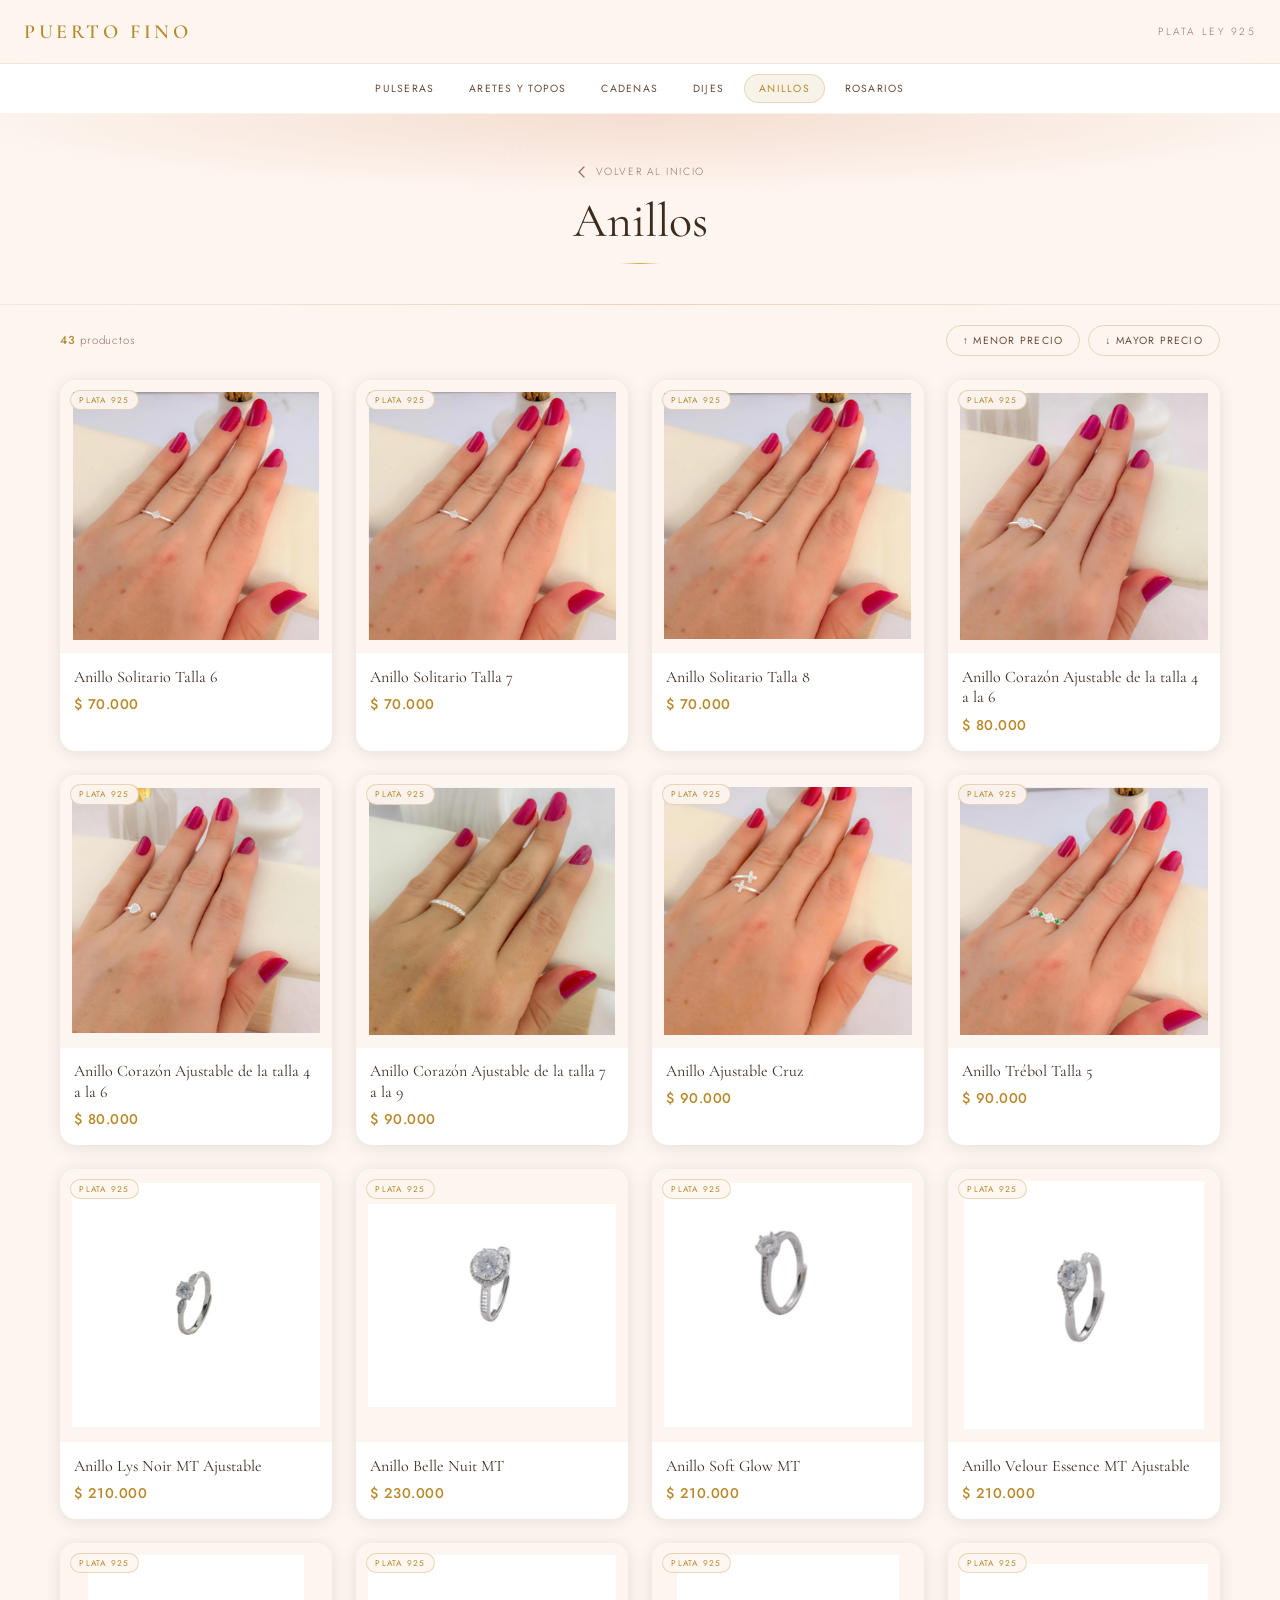
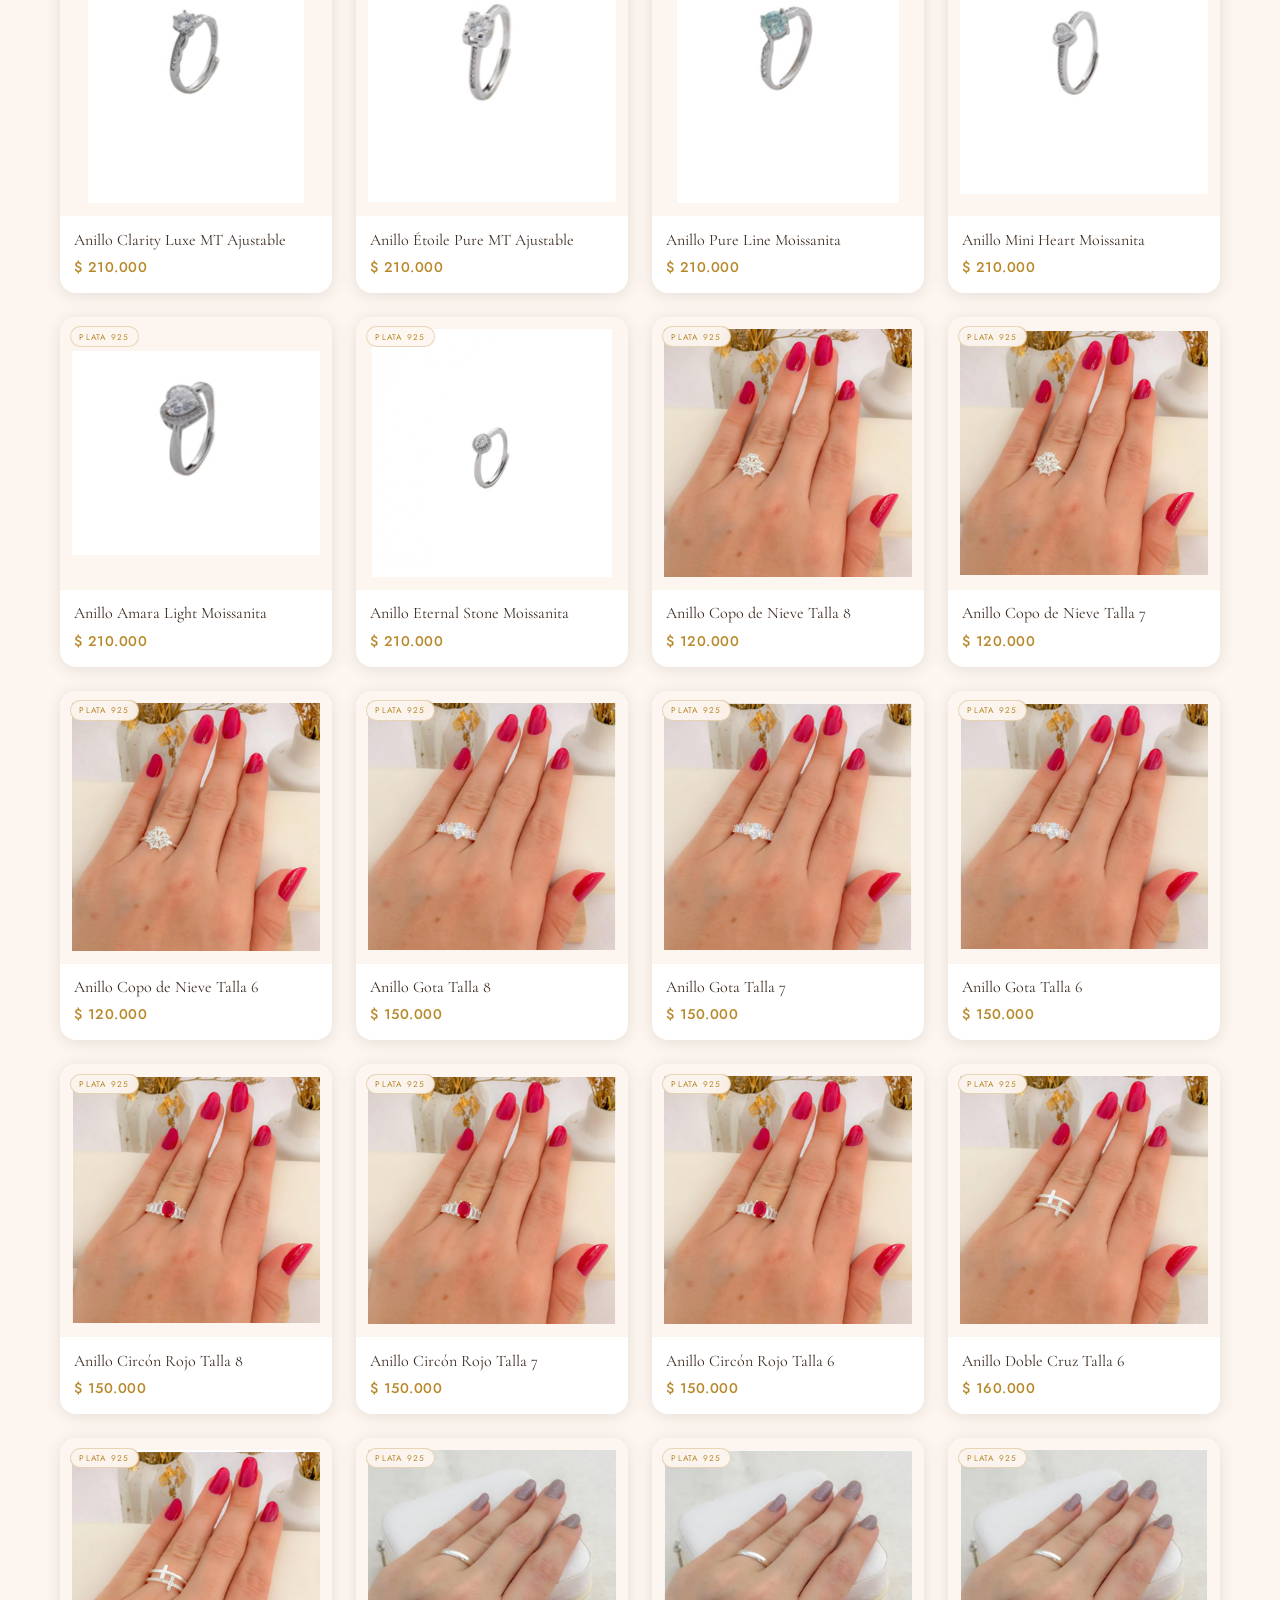
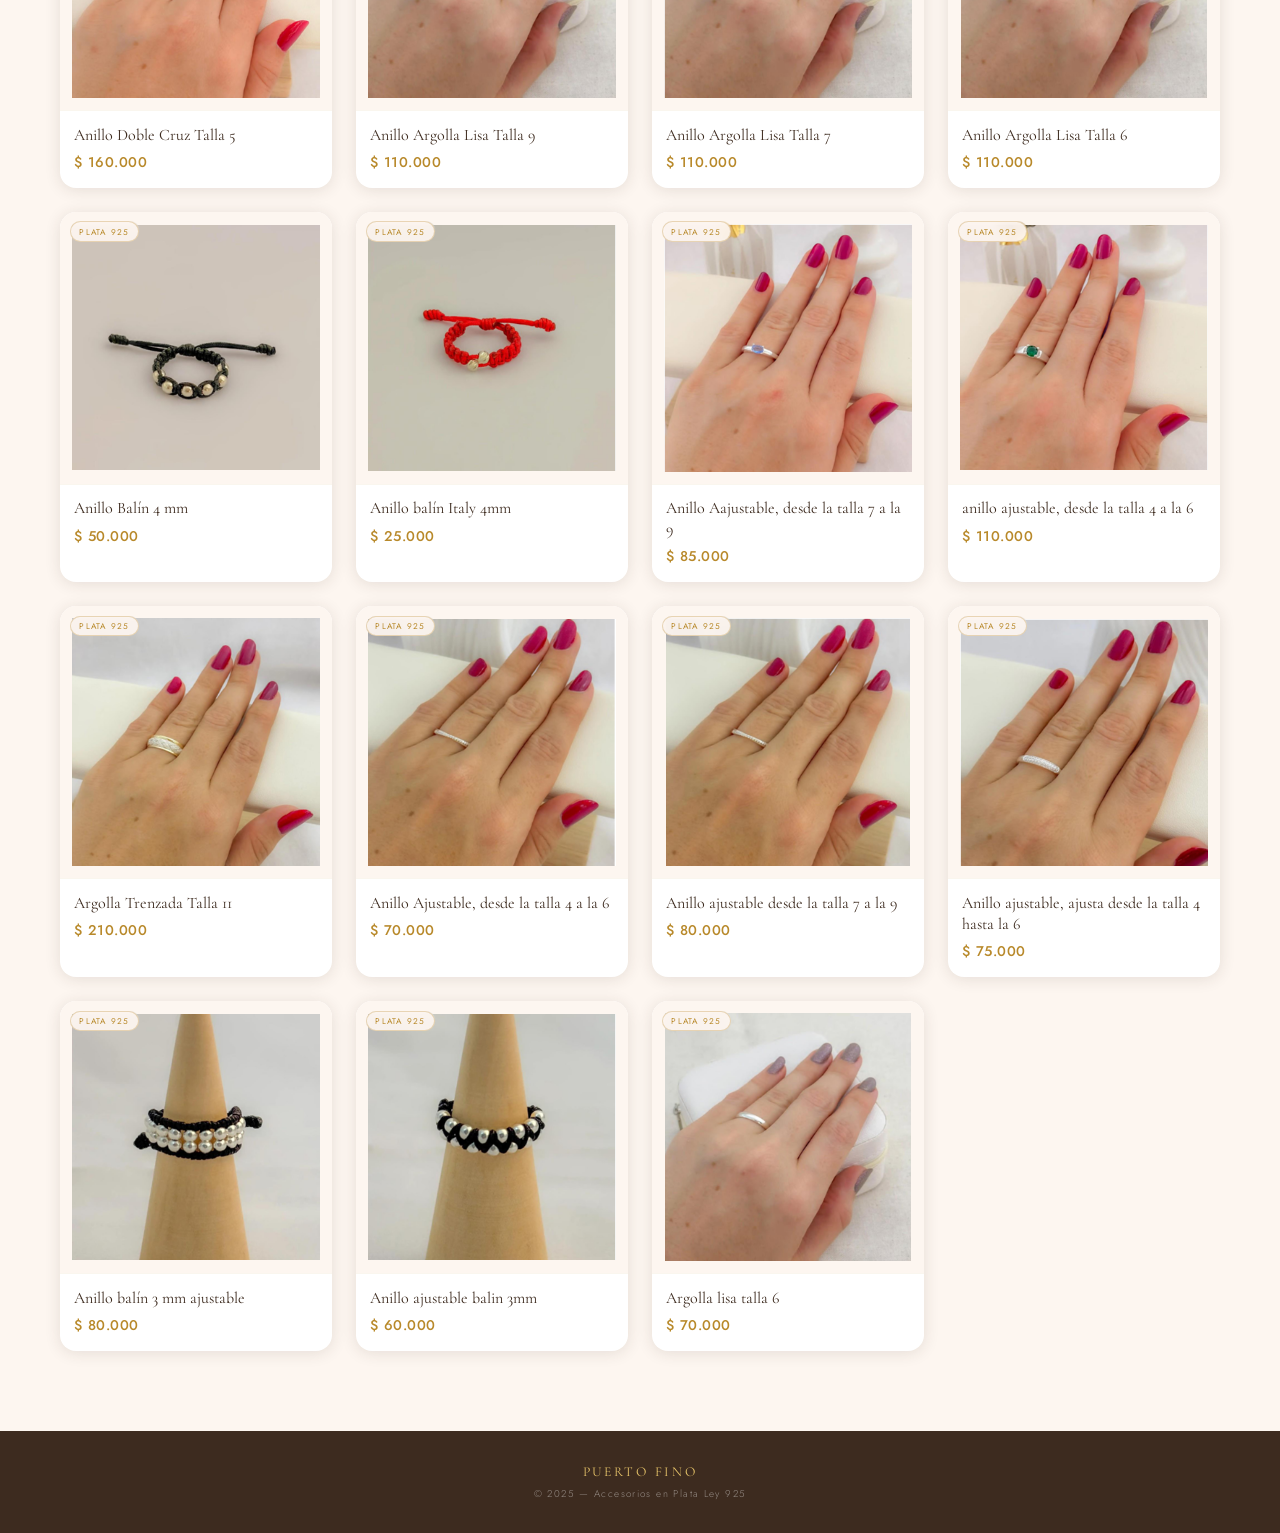
==== anillos.html @ 0fde7397 "primer commit - catalogo puerto fino" ====
<!DOCTYPE html>
<html lang="es">
<head>
  <meta charset="UTF-8" />
  <meta name="viewport" content="width=device-width, initial-scale=1.0" />
  <title>Anillos — Puerto Fino Plata Ley 925</title>
  <link rel="preconnect" href="https://fonts.googleapis.com" />
  <link rel="preconnect" href="https://fonts.gstatic.com" crossorigin />
  <link href="https://fonts.googleapis.com/css2?family=Cormorant+Garamond:ital,wght@0,300;0,400;0,600;1,300;1,400&family=Jost:wght@200;300;400;500&display=swap" rel="stylesheet" />
  <link rel="stylesheet" href="css/puerto.css" />
  <link rel="stylesheet" href="css/catalogos.css" />
</head>
<body class="page-catalogo">

  <!-- ── NAVBAR ── -->
  <nav class="navbar" id="navbar">
    <a href="index.html" class="nav-logo">
      <img src="logo y foto/logo.png" alt="Puerto Fino"
           onerror="this.style.display='none'; this.nextElementSibling.style.display='block';" />
      <span class="nav-logo-text" style="display:none;">Puerto Fino</span>
    </a>
    <span class="nav-tagline">Plata Ley 925</span>
  </nav>

  <!-- ── NAV CATEGORÍAS ── -->
  <div class="cat-nav">
    <div class="cat-nav-inner">
          <a href="pulseras.html" class="cat-nav-link ">Pulseras</a>
          <a href="aretes.html" class="cat-nav-link ">Aretes y Topos</a>
          <a href="cadenas.html" class="cat-nav-link ">Cadenas</a>
          <a href="dijes.html" class="cat-nav-link ">Dijes</a>
          <a href="anillos.html" class="cat-nav-link active">Anillos</a>
          <a href="rosarios.html" class="cat-nav-link ">Rosarios</a>
          
    </div>
  </div>

  <!-- ── HERO MINI ── -->
  <div class="cat-hero">
    <a href="index.html" class="cat-hero-back">
      <svg width="14" height="14" viewBox="0 0 14 14" fill="none">
        <path d="M9 2L4 7l5 5" stroke="currentColor" stroke-width="1.3" stroke-linecap="round" stroke-linejoin="round"/>
      </svg>
      Volver al inicio
    </a>
    <h1 class="cat-hero-title">Anillos</h1>
    <div class="cat-hero-rule"></div>
  </div>

  <!-- ── FILTRO ── -->
  <div class="filter-bar fade-up">
    <p class="filter-count"><span id="productCount">0</span> productos</p>
    <div class="filter-btns">
      <button class="filter-btn" data-orden="asc">↑ Menor precio</button>
      <button class="filter-btn" data-orden="desc">↓ Mayor precio</button>
    </div>
  </div>

  <!-- ── GRID PRODUCTOS ── -->
  <section class="productos-section">
    <div class="productos-grid" id="productosGrid">
      <!-- JS renderiza las tarjetas aquí -->
    </div>
  </section>

  <!-- ── FOOTER ── -->
  <footer>
    <strong>Puerto Fino</strong>
    <p class="footer-sub">© 2025 — Accesorios en Plata Ley 925</p>
  </footer>

  <!-- ── BACK TO TOP ── -->
  <button class="back-top" id="backTop" aria-label="Volver arriba">
    <svg width="16" height="16" viewBox="0 0 16 16" fill="none">
      <path d="M8 13V3M3 8l5-5 5 5" stroke="currentColor" stroke-width="1.5" stroke-linecap="round" stroke-linejoin="round"/>
    </svg>
  </button>

  <!-- ── LIGHTBOX ── -->
  <div class="lightbox" id="lightbox">
    <button class="lightbox-close" id="lbClose">✕</button>
    <img class="lightbox-img" id="lbImg" src="" alt="" />
    <div class="lightbox-info">
      <h3 id="lbNombre"></h3>
      <p id="lbPrecio"></p>
    </div>
  </div>

  <!-- ── PRODUCTOS DATA ── -->
  <!-- 
    CÓMO AGREGAR PRODUCTOS:
    - nombre: nombre del producto (string)
    - precio: precio en pesos colombianos SIN puntos (número)
    - imagen: ruta a la foto desde la raíz del proyecto
    Ejemplo: { nombre: "Mi Producto", precio: 85000, imagen: "anillos/mifoto.jpg" }
  -->
  <script>
    window.PRODUCTOS = [
  { nombre: "Anillo Solitario Talla 6", precio: 70000, imagen: "anillos/Anillo solitario talla 6.png" },
  { nombre: "Anillo Solitario Talla 7", precio: 70000, imagen: "anillos/Anillo solitario talla 7.png" },
  { nombre: "Anillo Solitario Talla 8", precio: 70000, imagen: "anillos/Anillo solitario talla 8.png" },
  { nombre: "Anillo Corazón Ajustable de la talla 4 a la 6", precio: 80000, imagen: "anillos/Anillo corazón ajustable de la talla 4 a la 6.png" },
  { nombre: "Anillo Corazón Ajustable de la talla 4 a la 6", precio: 80000, imagen: "anillos/Anillo corazon ajustable de la talla 4 a la 6.png" },
  { nombre: "Anillo Corazón Ajustable de la talla 7 a la 9", precio: 90000, imagen: "anillos/Anillo ajustable, desde la talla 7 a la 9.png" },
  { nombre: "Anillo Ajustable Cruz", precio: 90000, imagen: "anillos/Anillo ajustable cruz.png" },
  { nombre: "Anillo Trébol Talla 5", precio: 90000, imagen: "anillos/Anillo trébol talla 5.png" },
  { nombre: "Anillo Lys Noir MT Ajustable", precio: 210000, imagen: "anillos/Anillo Lys Noir MT Ajustable.png" },
  { nombre: "Anillo Belle Nuit MT", precio: 230000, imagen: "anillos/Anillo Belle Nuit MT.png" },
  { nombre: "Anillo Soft Glow MT", precio: 210000, imagen: "anillos/Anillo Soft Glow MT.png" },
  { nombre: "Anillo Velour Essence MT Ajustable", precio: 210000, imagen: "anillos/Anillo Velour Essence MT Ajustable.png" },
  { nombre: "Anillo Clarity Luxe MT Ajustable", precio: 210000, imagen: "anillos/Anillo Clarity Luxe MT Ajustable.png" },
  { nombre: "Anillo Étoile Pure MT Ajustable", precio: 210000, imagen: "anillos/Anillo Étoile Pure MT Ajustable.png" },
  { nombre: "Anillo Pure Line Moissanita", precio: 210000, imagen: "anillos/Anillo Pure Line Moissanita.png" },
  { nombre: "Anillo Mini Heart Moissanita", precio: 210000, imagen: "anillos/Anillo Mini Heart Moissanita.png" },
  { nombre: "Anillo Amara Light Moissanita", precio: 210000, imagen: "anillos/Anillo Amara Light Moissanita.png" },
  { nombre: "Anillo Eternal Stone Moissanita", precio: 210000, imagen: "anillos/Anillo Eternal Stone Moissanita.png" },
  { nombre: "Anillo Copo de Nieve Talla 8", precio: 120000, imagen: "anillos/Anillo Copo de Nieve Talla 8.png" },
  { nombre: "Anillo Copo de Nieve Talla 7", precio: 120000, imagen: "anillos/Anillo Copo de Nieve Talla 7.png" },
  { nombre: "Anillo Copo de Nieve Talla 6", precio: 120000, imagen: "anillos/Anillo Copo de Nieve Talla 6.png" },
  { nombre: "Anillo Gota Talla 8", precio: 150000, imagen: "anillos/Anillo Gota Talla 8.png" },
  { nombre: "Anillo Gota Talla 7", precio: 150000, imagen: "anillos/Anillo Gota Talla 7.png" },
  { nombre: "Anillo Gota Talla 6", precio: 150000, imagen: "anillos/Anillo Gota Talla 6.png" },
  { nombre: "Anillo Circón Rojo Talla 8", precio: 150000, imagen: "anillos/Anillo Circón Rojo Talla 8.png" },
  { nombre: "Anillo Circón Rojo Talla 7", precio: 150000, imagen: "anillos/Anillo Circón Rojo Talla 7.png" },
  { nombre: "Anillo Circón Rojo Talla 6", precio: 150000, imagen: "anillos/Anillo Circón Rojo Talla 6.png" },
  { nombre: "Anillo Doble Cruz Talla 6", precio: 160000, imagen: "anillos/Anillo Doble Cruz Talla 6.png" },
  { nombre: "Anillo Doble Cruz Talla 5", precio: 160000, imagen: "anillos/Anillo Doble Cruz Talla 5.png" },
  { nombre: "Anillo Argolla Lisa Talla 9", precio: 110000, imagen: "anillos/Argolla lisa talla 9.png" },
  { nombre: "Anillo Argolla Lisa Talla 7", precio: 110000, imagen: "anillos/Argolla lisa talla 7.png" },
  { nombre: "Anillo Argolla Lisa Talla 6", precio: 110000, imagen: "anillos/Argolla lisa talla 6.png" },
  { nombre: "Anillo Balín 4 mm", precio: 50000, imagen: "anillos/Anillo Balín 4 mm.png" },
  { nombre: "Anillo balín Italy 4mm", precio: 25000, imagen: "anillos/Anillo balín Italy 4mm.png" },
  { nombre: "Anillo Aajustable, desde la talla 7 a la 9", precio: 85000, imagen: "anillos/Anillo ajustable, desde la talla 7 a las 9.png" },
  { nombre: "anillo ajustable, desde la talla 4 a la 6", precio: 110000, imagen: "anillos/sh (2).png" },
  { nombre: "Argolla Trenzada Talla 11", precio: 210000, imagen: "anillos/Argolla trenzada talla 11.png" },
  { nombre: "Anillo Ajustable, desde la talla 4 a la 6", precio: 70000, imagen: "anillos/sh.png" },
  { nombre: "Anillo ajustable desde la talla 7 a la 9", precio: 80000, imagen: "anillos/no lo se.png" },
  { nombre: "Anillo ajustable, ajusta desde la talla 4 hasta la 6", precio: 75000, imagen: "anillos/Anillo ajustable, ajusta desde la talla 4 hasta la 6.png" },
  { nombre: "Anillo balín 3 mm ajustable", precio: 80000, imagen: "anillos/Anillo balín 3 mm ajustable.png" },
  { nombre: "Anillo ajustable balin 3mm", precio: 60000, imagen: "anillos/Anillo ajustable balin 3mm.png" },
  { nombre: "Argolla lisa talla 6", precio: 70000, imagen: "anillos/Argolla lisa talla 6.png" },
  ];
  </script>

  <!-- JS compartido — siempre al final -->
  <script src="js/catalogos.js"></script>

</body>
</html>
---- css/puerto.css ----
/* ───────────────────────────────
       TOKENS
    ─────────────────────────────── */
    :root {
      --cream:      #fdf6f0;
      --cream-dark: #f5e8df;
      --rose:       #e8c4b0;
      --rose-light: #f5ddd1;
      --gold:       #b8892a;
      --gold-light: #d4a843;
      --gold-shine: #e8c56a;
      --brown:      #3d2b1f;
      --brown-mid:  #6b4c38;
      --brown-light:#9a7060;
      --white:      #ffffff;
      --shadow:     rgba(61,43,31,0.12);

      --font-display: 'Cormorant Garamond', Georgia, serif;
      --font-body:    'Jost', sans-serif;

      --radius-card: 18px;
      --transition:  0.35s cubic-bezier(0.4, 0, 0.2, 1);
    }

    /* ───────────────────────────────
       RESET & BASE
    ─────────────────────────────── */
    *, *::before, *::after { box-sizing: border-box; margin: 0; padding: 0; }

    html { scroll-behavior: smooth; font-size: 16px; }

    body {
      background: var(--cream);
      color: var(--brown);
      font-family: var(--font-body);
      font-weight: 300;
      -webkit-font-smoothing: antialiased;
      overflow-x: hidden;
    }

    img { display: block; max-width: 100%; }
    a   { text-decoration: none; color: inherit; }

    /* ───────────────────────────────
       NAVBAR
    ─────────────────────────────── */
    .navbar {
      position: fixed;
      top: 0; left: 0; right: 0;
      z-index: 100;
      display: flex;
      align-items: center;
      justify-content: space-between;
      padding: 0 1.5rem;
      height: 64px;
      background: rgba(253,246,240,0.88);
      backdrop-filter: blur(14px);
      -webkit-backdrop-filter: blur(14px);
      border-bottom: 1px solid rgba(184,137,42,0.15);
      transition: box-shadow var(--transition);
    }
    .navbar.scrolled { box-shadow: 0 4px 24px var(--shadow); }

    .nav-logo {
      display: flex;
      align-items: center;
      gap: 0.55rem;
    }
    .nav-logo img {
      height: 42px;
      width: auto;
      object-fit: contain;
    }
    /* fallback text if logo image not loaded */
    .nav-logo-text {
      font-family: var(--font-display);
      font-size: 1.25rem;
      font-weight: 600;
      letter-spacing: 0.18em;
      color: var(--gold);
      text-transform: uppercase;
    }

    .nav-tagline {
      font-size: 0.65rem;
      letter-spacing: 0.22em;
      color: var(--brown-light);
      text-transform: uppercase;
      display: none;
    }
    @media (min-width: 480px) { .nav-tagline { display: block; } }

    /* ───────────────────────────────
       HERO
    ─────────────────────────────── */
    .hero {
      min-height: 100svh;
      display: flex;
      flex-direction: column;
      align-items: center;
      justify-content: center;
      text-align: center;
      padding: 100px 1.5rem 60px;
      position: relative;
      overflow: hidden;
      background:
        radial-gradient(ellipse 80% 60% at 50% 0%, #f5ddd1 0%, transparent 65%),
        radial-gradient(ellipse 60% 50% at 80% 100%, #edddd4 0%, transparent 60%),
        var(--cream);
    }

    /* subtle grain texture */
    .hero::before {
      content: '';
      position: absolute;
      inset: 0;
      background-image: url("data:image/svg+xml,%3Csvg xmlns='http://www.w3.org/2000/svg' width='300' height='300'%3E%3Cfilter id='n'%3E%3CfeTurbulence type='fractalNoise' baseFrequency='0.75' numOctaves='4' stitchTiles='stitch'/%3E%3CfeColorMatrix type='saturate' values='0'/%3E%3C/filter%3E%3Crect width='300' height='300' filter='url(%23n)' opacity='0.035'/%3E%3C/svg%3E");
      pointer-events: none;
      opacity: 0.6;
    }

    /* decorative gold circles */
    .hero-deco {
      position: absolute;
      border-radius: 50%;
      pointer-events: none;
    }
    .hero-deco-1 {
      width: 380px; height: 380px;
      top: -120px; right: -120px;
      border: 1px solid rgba(184,137,42,0.12);
    }
    .hero-deco-2 {
      width: 240px; height: 240px;
      bottom: 40px; left: -80px;
      border: 1px solid rgba(184,137,42,0.1);
    }

    .hero-logo {
      width: min(220px, 55vw);
      margin-bottom: 2rem;
      filter: drop-shadow(0 4px 20px rgba(184,137,42,0.2));
      animation: floatLogo 6s ease-in-out infinite;
    }
    @keyframes floatLogo {
      0%, 100% { transform: translateY(0); }
      50%       { transform: translateY(-8px); }
    }

    .hero-divider {
      display: flex;
      align-items: center;
      gap: 0.75rem;
      margin-bottom: 1.5rem;
    }
    .hero-divider span { font-size: 0.6rem; color: var(--gold); letter-spacing: 0.3em; text-transform: uppercase; font-family: var(--font-body); font-weight: 400; }
    .hero-divider::before, .hero-divider::after {
      content: '';
      flex: 1;
      height: 1px;
      background: linear-gradient(90deg, transparent, var(--gold-light), transparent);
      max-width: 80px;
    }

    .hero-title {
      font-family: var(--font-display);
      font-size: clamp(1.4rem, 5vw, 2.1rem);
      font-weight: 400;
      letter-spacing: 0.04em;
      color: var(--brown);
      line-height: 1.25;
      margin-bottom: 1.25rem;
    }
    .hero-title em { font-style: italic; color: var(--gold); }

    .hero-desc {
      font-size: clamp(0.85rem, 2.5vw, 0.95rem);
      color: var(--brown-mid);
      line-height: 1.85;
      max-width: 380px;
      margin: 0 auto 0.9rem;
      letter-spacing: 0.01em;
    }
    .hero-desc strong { color: var(--gold); font-weight: 400; }

    .hero-dot {
      color: var(--gold);
      font-size: 0.5rem;
      margin: 0.6rem 0;
      display: block;
    }

    .hero-cta {
      display: inline-flex;
      align-items: center;
      gap: 0.6rem;
      margin-top: 2.5rem;
      padding: 0.85rem 2.2rem;
      border: 1px solid var(--gold);
      border-radius: 50px;
      font-family: var(--font-body);
      font-size: 0.75rem;
      font-weight: 400;
      letter-spacing: 0.2em;
      text-transform: uppercase;
      color: var(--gold);
      background: transparent;
      cursor: pointer;
      transition: background var(--transition), color var(--transition);
      position: relative;
      overflow: hidden;
    }
    .hero-cta::before {
      content: '';
      position: absolute;
      inset: 0;
      background: var(--gold);
      transform: scaleX(0);
      transform-origin: left;
      transition: transform var(--transition);
      border-radius: 50px;
    }
    .hero-cta:hover::before { transform: scaleX(1); }
    .hero-cta:hover { color: var(--white); }
    .hero-cta span { position: relative; z-index: 1; }
    .hero-cta svg  { position: relative; z-index: 1; }

    /* scroll indicator */
    .scroll-hint {
      position: absolute;
      bottom: 2rem;
      left: 50%;
      transform: translateX(-50%);
      display: flex;
      flex-direction: column;
      align-items: center;
      gap: 0.4rem;
      opacity: 0.5;
      animation: fadeInHint 2s 1.5s forwards;
      opacity: 0;
    }
    @keyframes fadeInHint {
      to { opacity: 0.5; }
    }
    .scroll-hint p { font-size: 0.6rem; letter-spacing: 0.25em; text-transform: uppercase; color: var(--brown-light); }
    .scroll-hint-line {
      width: 1px;
      height: 36px;
      background: linear-gradient(to bottom, var(--gold-light), transparent);
      animation: scrollLine 1.8s ease-in-out infinite;
    }
    @keyframes scrollLine {
      0%   { transform: scaleY(0); transform-origin: top; }
      50%  { transform: scaleY(1); transform-origin: top; }
      51%  { transform: scaleY(1); transform-origin: bottom; }
      100% { transform: scaleY(0); transform-origin: bottom; }
    }

    /* ───────────────────────────────
       SECTION HEADER
    ─────────────────────────────── */
    .section-header {
      text-align: center;
      margin-bottom: 2.5rem;
    }
    .section-label {
      display: inline-block;
      font-size: 0.6rem;
      letter-spacing: 0.35em;
      text-transform: uppercase;
      color: var(--gold);
      font-family: var(--font-body);
      font-weight: 400;
      margin-bottom: 0.75rem;
    }
    .section-title {
      font-family: var(--font-display);
      font-size: clamp(1.6rem, 5vw, 2.4rem);
      font-weight: 400;
      color: var(--brown);
      line-height: 1.2;
    }
    .section-title em { font-style: italic; color: var(--gold); }
    .section-rule {
      width: 48px;
      height: 1px;
      background: linear-gradient(90deg, transparent, var(--gold-light), transparent);
      margin: 1rem auto 0;
    }

    /* ───────────────────────────────
       CATEGORIES SECTION
    ─────────────────────────────── */
    .categories {
      padding: 4rem 1.25rem 5rem;
      max-width: 900px;
      margin: 0 auto;
    }

    .cat-grid {
      display: grid;
      grid-template-columns: repeat(2, 1fr);
      gap: 1rem;
    }
    @media (min-width: 600px) {
      .cat-grid { grid-template-columns: repeat(3, 1fr); gap: 1.25rem; }
    }
    @media (min-width: 900px) {
      .cat-grid { gap: 1.5rem; }
    }

    .cat-card {
      position: relative;
      border-radius: var(--radius-card);
      overflow: hidden;
      aspect-ratio: 3/4;
      cursor: pointer;
      background: var(--cream-dark);
      box-shadow: 0 4px 20px var(--shadow);
      transition: transform var(--transition), box-shadow var(--transition);
      text-decoration: none;
      display: block;

      /* reveal animation */
      opacity: 0;
      transform: translateY(30px);
    }
    .cat-card.visible {
      animation: revealCard 0.6s cubic-bezier(0.4,0,0.2,1) forwards;
    }
    @keyframes revealCard {
      to { opacity: 1; transform: translateY(0); }
    }

    .cat-card:hover {
      transform: translateY(-6px);
      box-shadow: 0 12px 40px rgba(61,43,31,0.2);
    }

    .cat-card-img {
      width: 100%;
      height: 100%;
      object-fit: contain;
      padding: 1.5rem;
      background: linear-gradient(145deg, var(--cream-dark), var(--rose-light));
      transition: transform 0.5s cubic-bezier(0.4,0,0.2,1);}
    
    .cat-card:hover .cat-card-img {
      transform: scale(1.06);
    }

    /* placeholder if no image */
    .cat-card-placeholder {
      width: 100%;
      height: 100%;
      display: flex;
      align-items: center;
      justify-content: center;
      background: linear-gradient(145deg, var(--cream-dark), var(--rose-light));
    }
    .cat-card-placeholder svg {
      opacity: 0.25;
    }

    .cat-card-overlay {
      position: absolute;
      inset: 0;
      background: linear-gradient(to top, rgba(61,43,31,0.72) 0%, rgba(61,43,31,0.1) 50%, transparent 100%);
      display: flex;
      flex-direction: column;
      justify-content: flex-end;
      padding: 1.25rem 1rem;
      transition: background var(--transition);
    }
    .cat-card:hover .cat-card-overlay {
      background: linear-gradient(to top, rgba(61,43,31,0.82) 0%, rgba(61,43,31,0.25) 60%, transparent 100%);
    }

    .cat-card-badge {
      display: inline-block;
      font-size: 0.55rem;
      letter-spacing: 0.2em;
      text-transform: uppercase;
      color: var(--gold-shine);
      font-family: var(--font-body);
      font-weight: 400;
      margin-bottom: 0.3rem;
    }

    .cat-card-name {
      font-family: var(--font-display);
      font-size: clamp(1.1rem, 3.5vw, 1.4rem);
      font-weight: 400;
      color: var(--white);
      line-height: 1.15;
      letter-spacing: 0.02em;
    }

    .cat-card-arrow {
      display: inline-flex;
      align-items: center;
      gap: 0.3rem;
      margin-top: 0.5rem;
      font-size: 0.6rem;
      letter-spacing: 0.2em;
      text-transform: uppercase;
      color: var(--gold-shine);
      font-family: var(--font-body);
      opacity: 0;
      transform: translateY(6px);
      transition: opacity var(--transition), transform var(--transition);
    }
    .cat-card:hover .cat-card-arrow {
      opacity: 1;
      transform: translateY(0);
    }

    /* golden border shimmer on hover */
    .cat-card::after {
      content: '';
      position: absolute;
      inset: 0;
      border-radius: var(--radius-card);
      border: 1.5px solid transparent;
      background: linear-gradient(135deg, rgba(212,168,67,0.6), transparent 50%, rgba(212,168,67,0.3)) border-box;
      -webkit-mask: linear-gradient(#fff 0 0) padding-box, linear-gradient(#fff 0 0);
      -webkit-mask-composite: destination-out;
      mask-composite: exclude;
      opacity: 0;
      transition: opacity var(--transition);
      pointer-events: none;
    }
    .cat-card:hover::after { opacity: 1; }

    /* ───────────────────────────────
       BRAND STRIP
    ─────────────────────────────── */
    .brand-strip {
      background: linear-gradient(135deg, var(--brown) 0%, #5a3d2b 100%);
      color: var(--white);
      padding: 3rem 1.5rem;
      text-align: center;
    }
    .brand-strip-inner { max-width: 560px; margin: 0 auto; }
    .brand-strip-title {
      font-family: var(--font-display);
      font-size: clamp(1.3rem, 4vw, 1.9rem);
      font-weight: 300;
      letter-spacing: 0.04em;
      margin-bottom: 1rem;
      line-height: 1.35;
    }
    .brand-strip-title em { font-style: italic; color: var(--gold-shine); }
    .brand-strip p {
      font-size: 0.82rem;
      line-height: 1.9;
      color: rgba(255,255,255,0.65);
      letter-spacing: 0.02em;
    }
    .brand-strip-divider {
      width: 40px;
      height: 1px;
      background: var(--gold-light);
      margin: 1.5rem auto;
      opacity: 0.5;
    }
    .brand-strip-pills {
      display: flex;
      flex-wrap: wrap;
      gap: 0.6rem;
      justify-content: center;
      margin-top: 2rem;
    }
    .pill {
      padding: 0.4rem 1rem;
      border: 1px solid rgba(212,168,67,0.35);
      border-radius: 50px;
      font-size: 0.65rem;
      letter-spacing: 0.18em;
      text-transform: uppercase;
      color: var(--gold-shine);
      font-family: var(--font-body);
      font-weight: 400;
    }

    /* ───────────────────────────────
       FOOTER
    ─────────────────────────────── */
    footer {
      background: var(--brown);
      color: rgba(255,255,255,0.45);
      text-align: center;
      padding: 2rem 1.5rem;
      font-size: 0.72rem;
      letter-spacing: 0.12em;
    }
    footer strong {
      color: var(--gold-shine);
      font-weight: 400;
      letter-spacing: 0.2em;
      text-transform: uppercase;
      font-family: var(--font-display);
      font-size: 0.85rem;
    }
    footer .footer-sub {
      margin-top: 0.4rem;
      font-size: 0.62rem;
    }

    /* ───────────────────────────────
       BACK TO TOP
    ─────────────────────────────── */
    .back-top {
      position: fixed;
      bottom: 1.5rem;
      right: 1.5rem;
      width: 46px;
      height: 46px;
      border-radius: 50%;
      background: var(--brown);
      border: 1px solid rgba(212,168,67,0.4);
      color: var(--gold-shine);
      display: flex;
      align-items: center;
      justify-content: center;
      cursor: pointer;
      z-index: 90;
      opacity: 0;
      pointer-events: none;
      transform: translateY(12px);
      transition: opacity var(--transition), transform var(--transition), background var(--transition);
      box-shadow: 0 4px 20px rgba(0,0,0,0.25);
    }
    .back-top.show {
      opacity: 1;
      pointer-events: all;
      transform: translateY(0);
    }
    .back-top:hover { background: var(--gold); color: var(--white); }

    /* ───────────────────────────────
       ENTRY ANIMATIONS
    ─────────────────────────────── */
    .fade-up {
      opacity: 0;
      transform: translateY(24px);
      transition: opacity 0.7s ease, transform 0.7s ease;
    }
    .fade-up.visible {
      opacity: 1;
      transform: translateY(0);
    }
---- css/catalogos.css ----
/* ═══════════════════════════════════════
   PUERTO FINO — catalogos.css
   Estilos compartidos para las 6 páginas de catálogo
═══════════════════════════════════════ */

/* ── PÁGINA BASE ── */
.page-catalogo {
  padding-top: 64px; /* compensa la navbar fixed */
  min-height: 100vh;
}

/* ── HERO MINI ── */
.cat-hero {
  background:
    radial-gradient(ellipse 80% 60% at 50% 0%, #f5ddd1 0%, transparent 70%),
    var(--cream);
  text-align: center;
  padding: 3rem 1.5rem 2.5rem;
  border-bottom: 1px solid rgba(184,137,42,0.1);
}
.cat-hero-label {
  display: inline-block;
  font-size: 0.6rem;
  letter-spacing: 0.35em;
  text-transform: uppercase;
  color: var(--gold);
  margin-bottom: 0.5rem;
}
.cat-hero-back {
  display: inline-flex;
  align-items: center;
  gap: 0.4rem;
  font-size: 0.65rem;
  letter-spacing: 0.15em;
  text-transform: uppercase;
  color: var(--brown-light);
  margin-bottom: 1rem;
  transition: color var(--transition);
}
.cat-hero-back:hover { color: var(--gold); }
.cat-hero-title {
  font-family: var(--font-display);
  font-size: clamp(2rem, 6vw, 3rem);
  font-weight: 400;
  color: var(--brown);
  line-height: 1.1;
}
.cat-hero-title em { font-style: italic; color: var(--gold); }
.cat-hero-rule {
  width: 40px; height: 1px;
  background: linear-gradient(90deg, transparent, var(--gold-light), transparent);
  margin: 0.9rem auto 0;
}

/* ── BARRA DE NAVEGACIÓN CATEGORÍAS ── */
.cat-nav {
  background: var(--white);
  border-bottom: 1px solid rgba(184,137,42,0.1);
  overflow-x: auto;
  -ms-overflow-style: none;
  scrollbar-width: none;
}
.cat-nav::-webkit-scrollbar { display: none; }
.cat-nav-inner {
  display: flex;
  align-items: center;
  gap: 0.25rem;
  padding: 0.6rem 1rem;
  width: max-content;
  min-width: 100%;
  justify-content: center;
}
.cat-nav-link {
  font-size: 0.65rem;
  letter-spacing: 0.12em;
  text-transform: uppercase;
  color: var(--brown-mid);
  padding: 0.4rem 0.9rem;
  border-radius: 50px;
  white-space: nowrap;
  transition: color var(--transition), background var(--transition);
  font-family: var(--font-body);
  font-weight: 400;
  border: 1px solid transparent;
}
.cat-nav-link:hover {
  color: var(--gold);
  background: rgba(184,137,42,0.06);
}
.cat-nav-link.active {
  color: var(--gold);
  background: rgba(184,137,42,0.1);
  border-color: rgba(184,137,42,0.25);
}

/* ── BARRA DE FILTRO ── */
.filter-bar {
  display: flex;
  align-items: center;
  justify-content: space-between;
  padding: 1.25rem 1.25rem 0;
  max-width: 1200px;
  margin: 0 auto;
  flex-wrap: wrap;
  gap: 0.75rem;
}
.filter-count {
  font-size: 0.72rem;
  color: var(--brown-light);
  letter-spacing: 0.08em;
}
.filter-count span {
  color: var(--gold);
  font-weight: 500;
}
.filter-btns {
  display: flex;
  gap: 0.5rem;
}
.filter-btn {
  padding: 0.45rem 1rem;
  border-radius: 50px;
  border: 1px solid rgba(184,137,42,0.3);
  background: transparent;
  font-size: 0.65rem;
  letter-spacing: 0.12em;
  text-transform: uppercase;
  color: var(--brown-mid);
  cursor: pointer;
  font-family: var(--font-body);
  font-weight: 400;
  transition: all var(--transition);
  white-space: nowrap;
}
.filter-btn:hover,
.filter-btn.active {
  background: var(--gold);
  border-color: var(--gold);
  color: var(--white);
}

/* ── GRID DE PRODUCTOS ── */
.productos-section {
  padding: 1.5rem 1.25rem 5rem;
  max-width: 1200px;
  margin: 0 auto;
}

.productos-grid {
  display: grid;
  grid-template-columns: repeat(2, 1fr);
  gap: 1rem;
}
@media (min-width: 540px)  { .productos-grid { grid-template-columns: repeat(2, 1fr); gap: 1.1rem; } }
@media (min-width: 768px)  { .productos-grid { grid-template-columns: repeat(3, 1fr); gap: 1.25rem; } }
@media (min-width: 1024px) { .productos-grid { grid-template-columns: repeat(4, 1fr); gap: 1.5rem; } }

/* ── TARJETA DE PRODUCTO ── */
.producto-card {
  background: var(--white);
  border-radius: 16px;
  overflow: hidden;
  box-shadow: 0 2px 16px var(--shadow);
  transition: transform var(--transition), box-shadow var(--transition);
  cursor: pointer;
  position: relative;

  /* reveal animation */
  opacity: 0;
  transform: translateY(20px);
}
.producto-card.visible {
  animation: revealProd 0.5s cubic-bezier(0.4,0,0.2,1) forwards;
}
@keyframes revealProd { to { opacity: 1; transform: translateY(0); } }

.producto-card:hover {
  transform: translateY(-5px);
  box-shadow: 0 10px 36px rgba(61,43,31,0.16);
}

/* imagen */
.producto-img-wrap {
  position: relative;
  width: 100%;
  aspect-ratio: 1 / 1;
  background: var(--cream);
  overflow: hidden;
}
.producto-img {
  width: 100%;
  height: 100%;
  object-fit: contain;
  padding: 0.75rem;
  transition: transform 0.4s cubic-bezier(0.4,0,0.2,1);
}
.producto-card:hover .producto-img {
  transform: scale(1.05);
}

/* badge Plata 925 */
.producto-badge {
  position: absolute;
  top: 0.6rem;
  left: 0.6rem;
  background: rgba(253,246,240,0.92);
  border: 1px solid rgba(184,137,42,0.3);
  border-radius: 50px;
  padding: 0.2rem 0.55rem;
  font-size: 0.52rem;
  letter-spacing: 0.15em;
  text-transform: uppercase;
  color: var(--gold);
  font-family: var(--font-body);
  font-weight: 400;
  backdrop-filter: blur(4px);
}

/* info */
.producto-info {
  padding: 0.85rem 0.9rem 1rem;
  border-top: 1px solid rgba(184,137,42,0.08);
}
.producto-nombre {
  font-family: var(--font-display);
  font-size: clamp(0.85rem, 2.5vw, 1rem);
  font-weight: 400;
  color: var(--brown);
  line-height: 1.3;
  margin-bottom: 0.4rem;
}
.producto-precio {
  font-size: 0.88rem;
  font-weight: 500;
  color: var(--gold);
  letter-spacing: 0.04em;
  font-family: var(--font-body);
}

/* línea dorada decorativa al hover */
.producto-card::before {
  content: '';
  position: absolute;
  bottom: 0; left: 0; right: 0;
  height: 2px;
  background: linear-gradient(90deg, transparent, var(--gold-light), transparent);
  transform: scaleX(0);
  transition: transform var(--transition);
}
.producto-card:hover::before { transform: scaleX(1); }

/* ── EMPTY STATE ── */
.productos-empty {
  grid-column: 1 / -1;
  text-align: center;
  padding: 4rem 1rem;
  color: var(--brown-light);
}
.productos-empty p {
  font-family: var(--font-display);
  font-size: 1.2rem;
  font-style: italic;
}

/* ── LIGHTBOX ── */
.lightbox {
  display: none;
  position: fixed;
  inset: 0;
  z-index: 200;
  background: rgba(20,10,5,0.92);
  align-items: center;
  justify-content: center;
  padding: 1.5rem;
  backdrop-filter: blur(6px);
}
.lightbox.open { display: flex; }
.lightbox-img {
  max-width: min(560px, 90vw);
  max-height: 80vh;
  object-fit: contain;
  border-radius: 12px;
  box-shadow: 0 24px 80px rgba(0,0,0,0.5);
}
.lightbox-close {
  position: absolute;
  top: 1.25rem;
  right: 1.25rem;
  background: rgba(255,255,255,0.1);
  border: 1px solid rgba(255,255,255,0.2);
  border-radius: 50%;
  width: 42px; height: 42px;
  color: var(--white);
  font-size: 1.1rem;
  cursor: pointer;
  display: flex;
  align-items: center;
  justify-content: center;
  transition: background var(--transition);
}
.lightbox-close:hover { background: rgba(255,255,255,0.2); }
.lightbox-info {
  position: absolute;
  bottom: 2rem;
  left: 50%;
  transform: translateX(-50%);
  text-align: center;
  color: var(--white);
}
.lightbox-info h3 {
  font-family: var(--font-display);
  font-size: 1.1rem;
  font-weight: 400;
  margin-bottom: 0.3rem;
}
.lightbox-info p { font-size: 0.9rem; color: var(--gold-shine); }
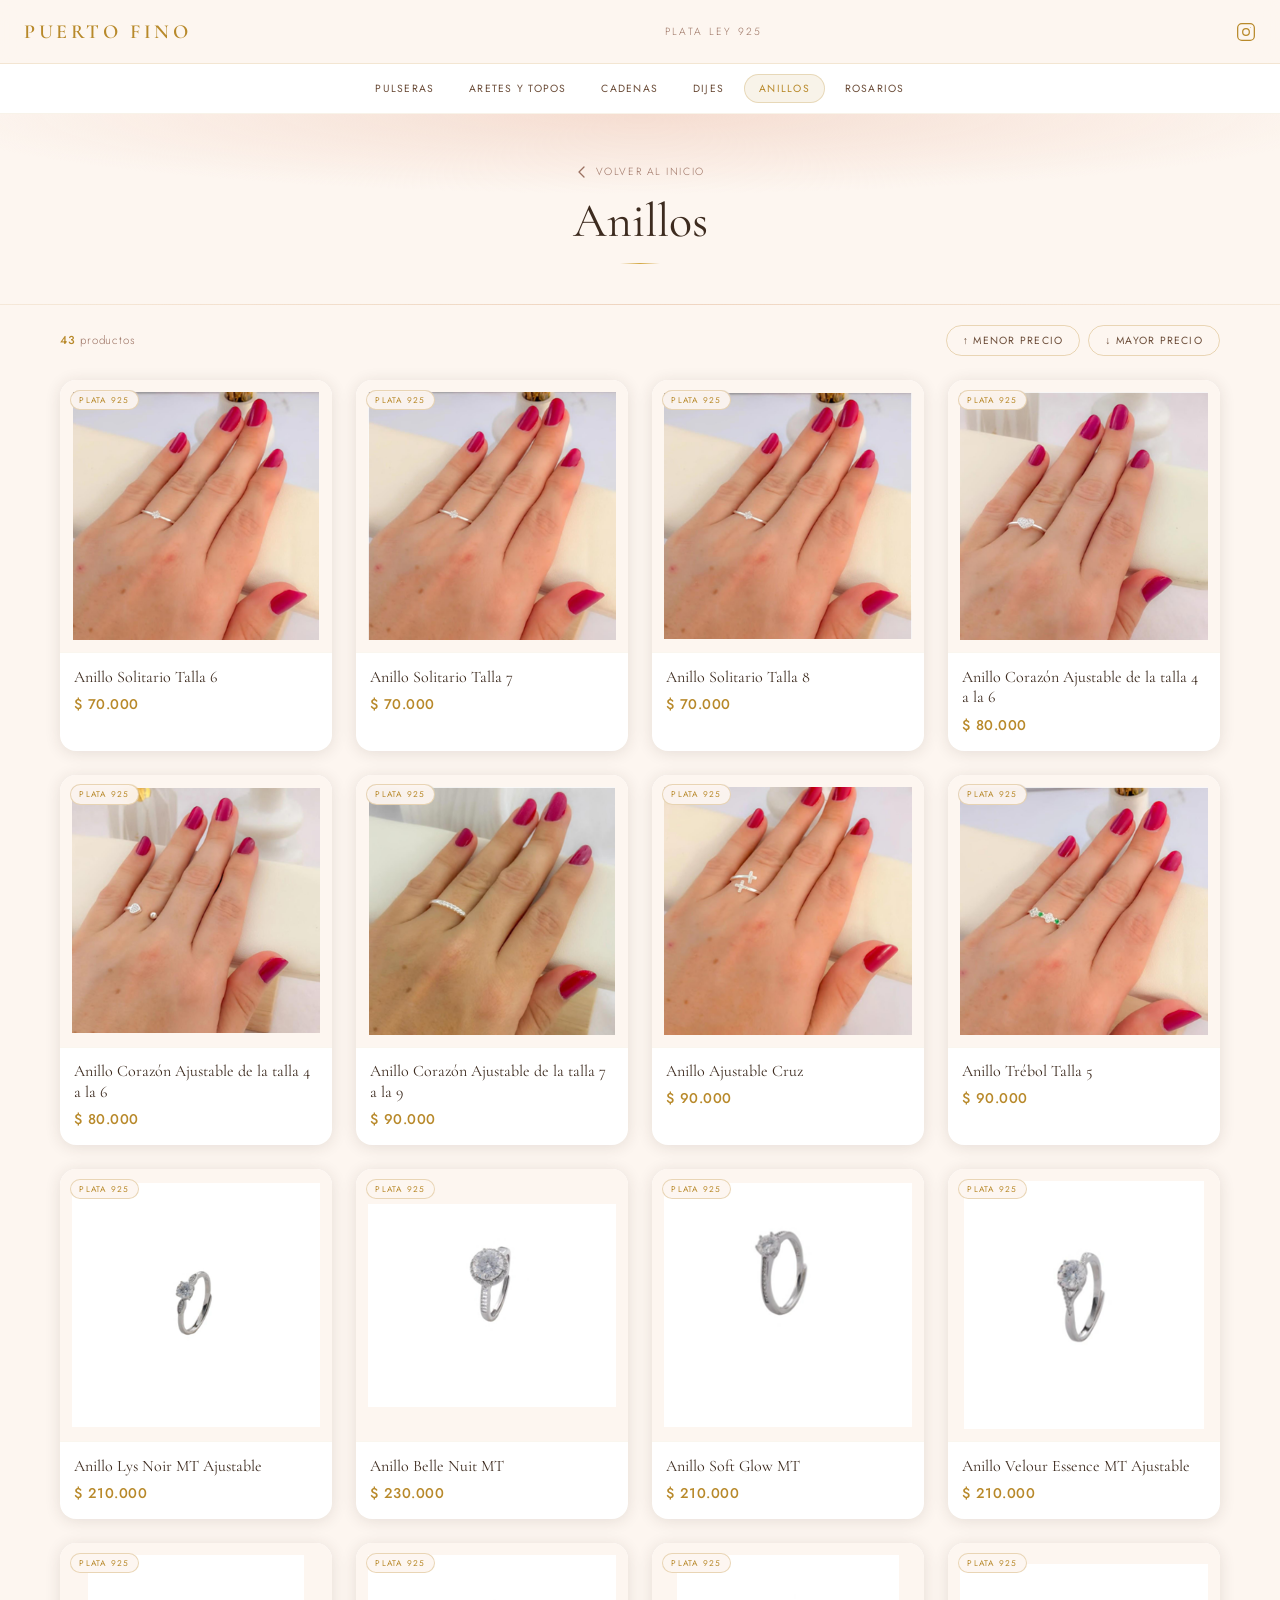
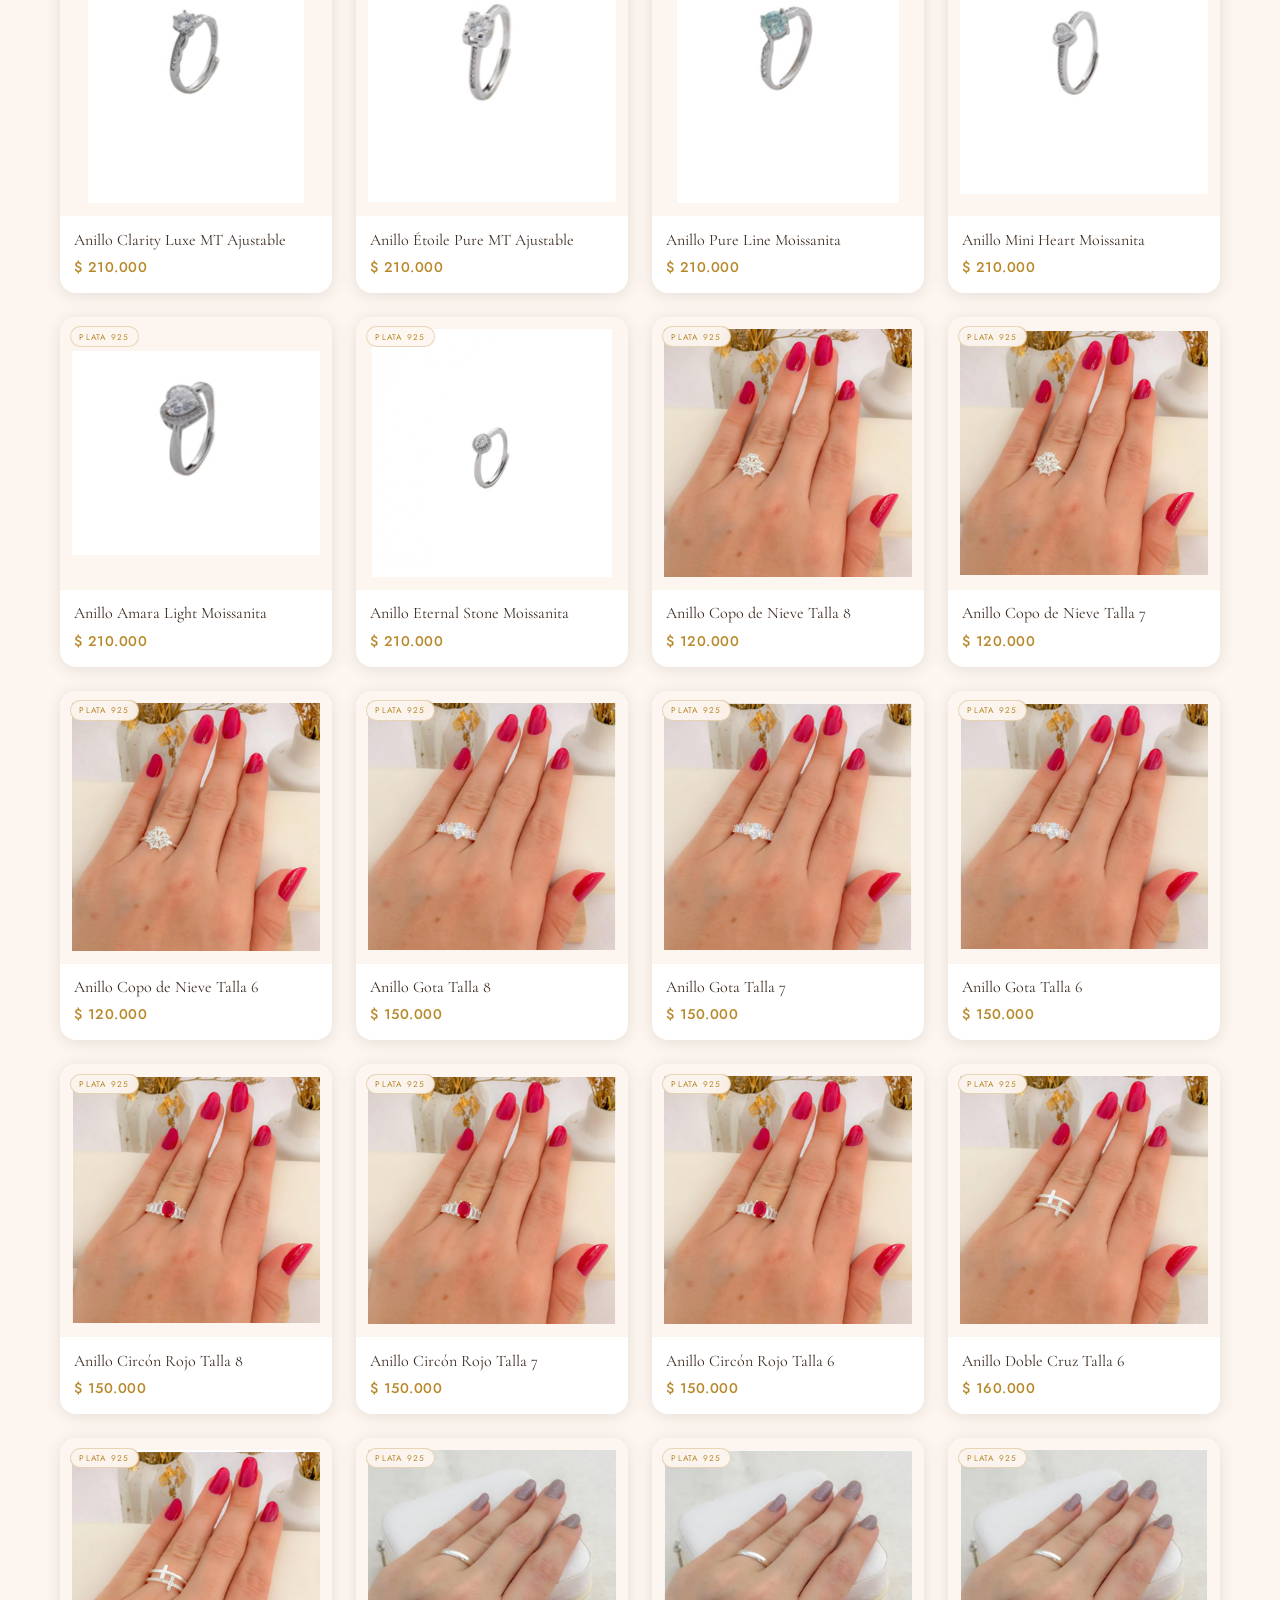
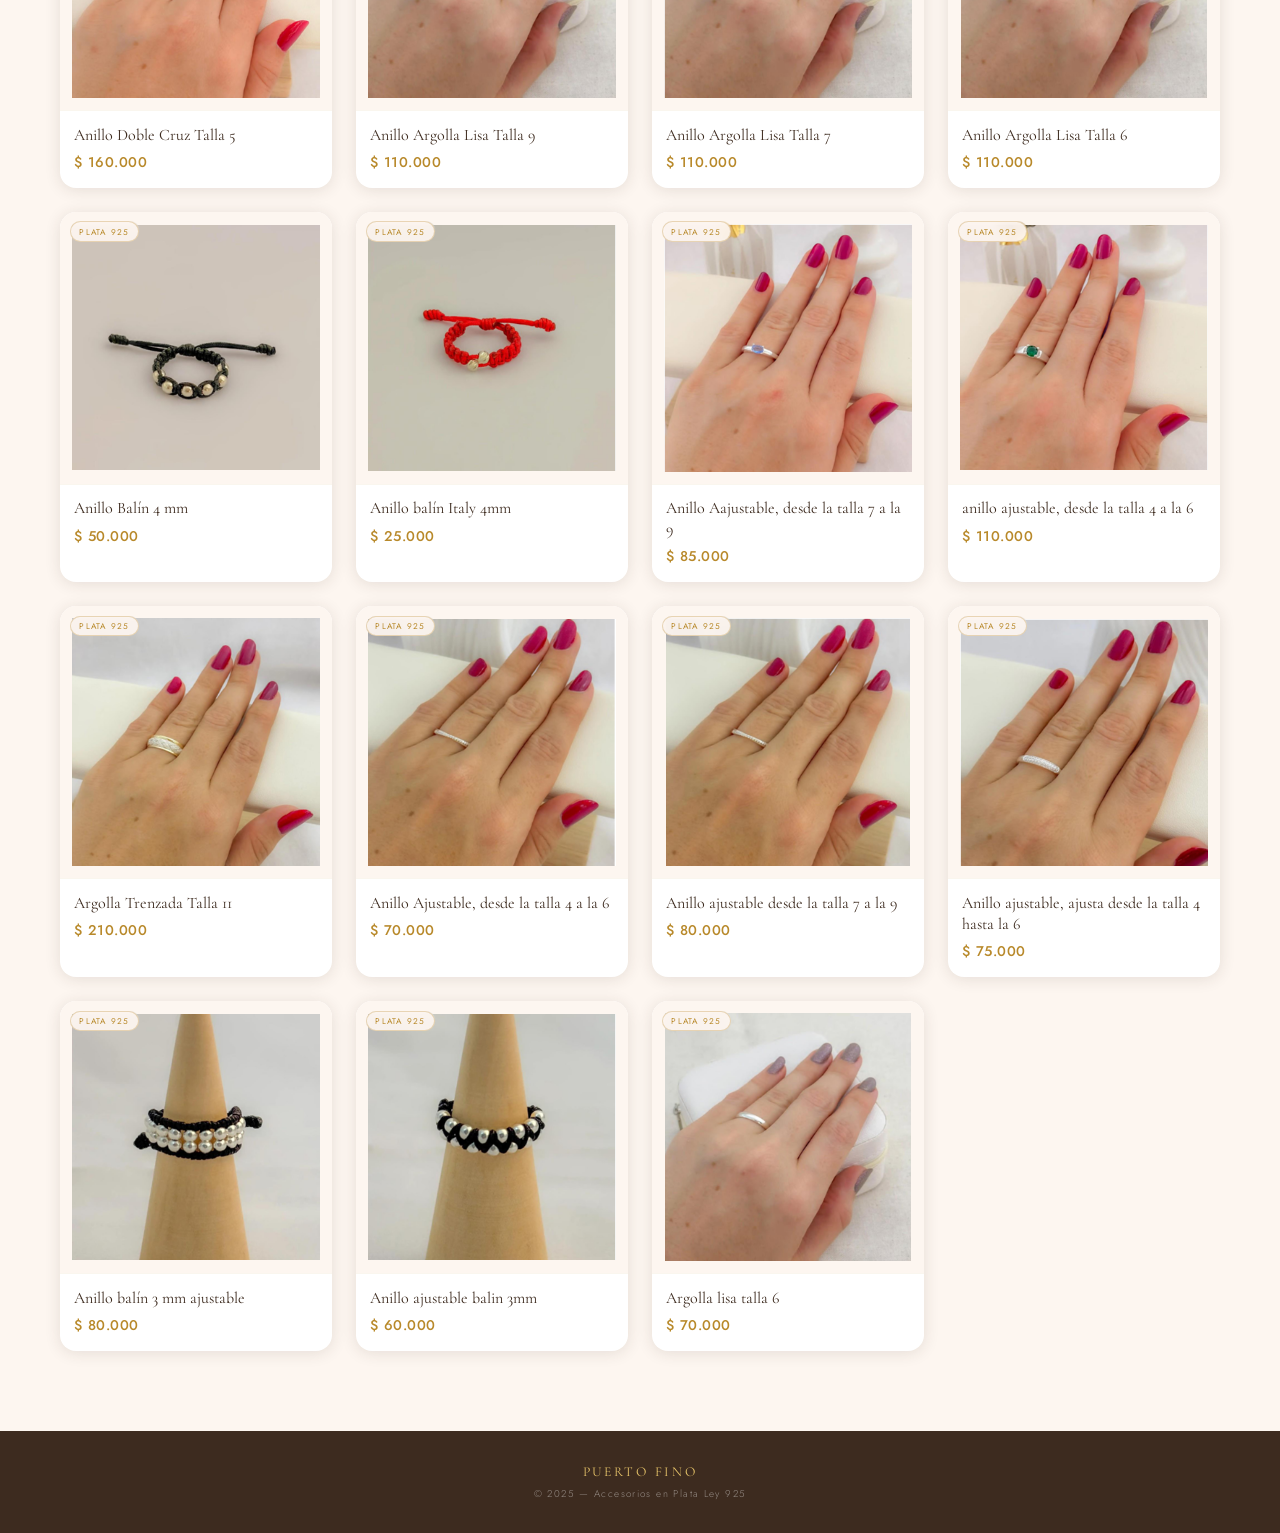
==== commit c23718f5: "instagram solo en navbar" ====
--- a/anillos.html
+++ b/anillos.html
@@ -20,6 +20,13 @@
       <span class="nav-logo-text" style="display:none;">Puerto Fino</span>
     </a>
     <span class="nav-tagline">Plata Ley 925</span>
+    <a href="https://www.instagram.com/puertofino.med?igsh=d2FhbTljdTZqNzA2" target="_blank" class="nav-ig">
+      <svg width="20" height="20" viewBox="0 0 24 24" fill="none" stroke="currentColor" stroke-width="1.5" stroke-linecap="round" stroke-linejoin="round">
+        <rect x="2" y="2" width="20" height="20" rx="5" ry="5"/>
+        <circle cx="12" cy="12" r="4"/>
+        <circle cx="17.5" cy="6.5" r="0.5" fill="currentColor" stroke="none"/>
+      </svg>
+    </a>
   </nav>
 
   <!-- ── NAV CATEGORÍAS ── -->
@@ -67,6 +74,7 @@
   <footer>
     <strong>Puerto Fino</strong>
     <p class="footer-sub">© 2025 — Accesorios en Plata Ley 925</p>
+    
   </footer>
 
   <!-- ── BACK TO TOP ── -->
--- a/css/puerto.css
+++ b/css/puerto.css
@@ -550,3 +550,11 @@
       opacity: 1;
       transform: translateY(0);
     }
+    /*logo ig*/
+    .nav-ig {
+  color: var(--gold);
+  display: flex;
+  align-items: center;
+  transition: opacity 0.3s;
+   }
+   .nav-ig:hover { opacity: 0.6; }
